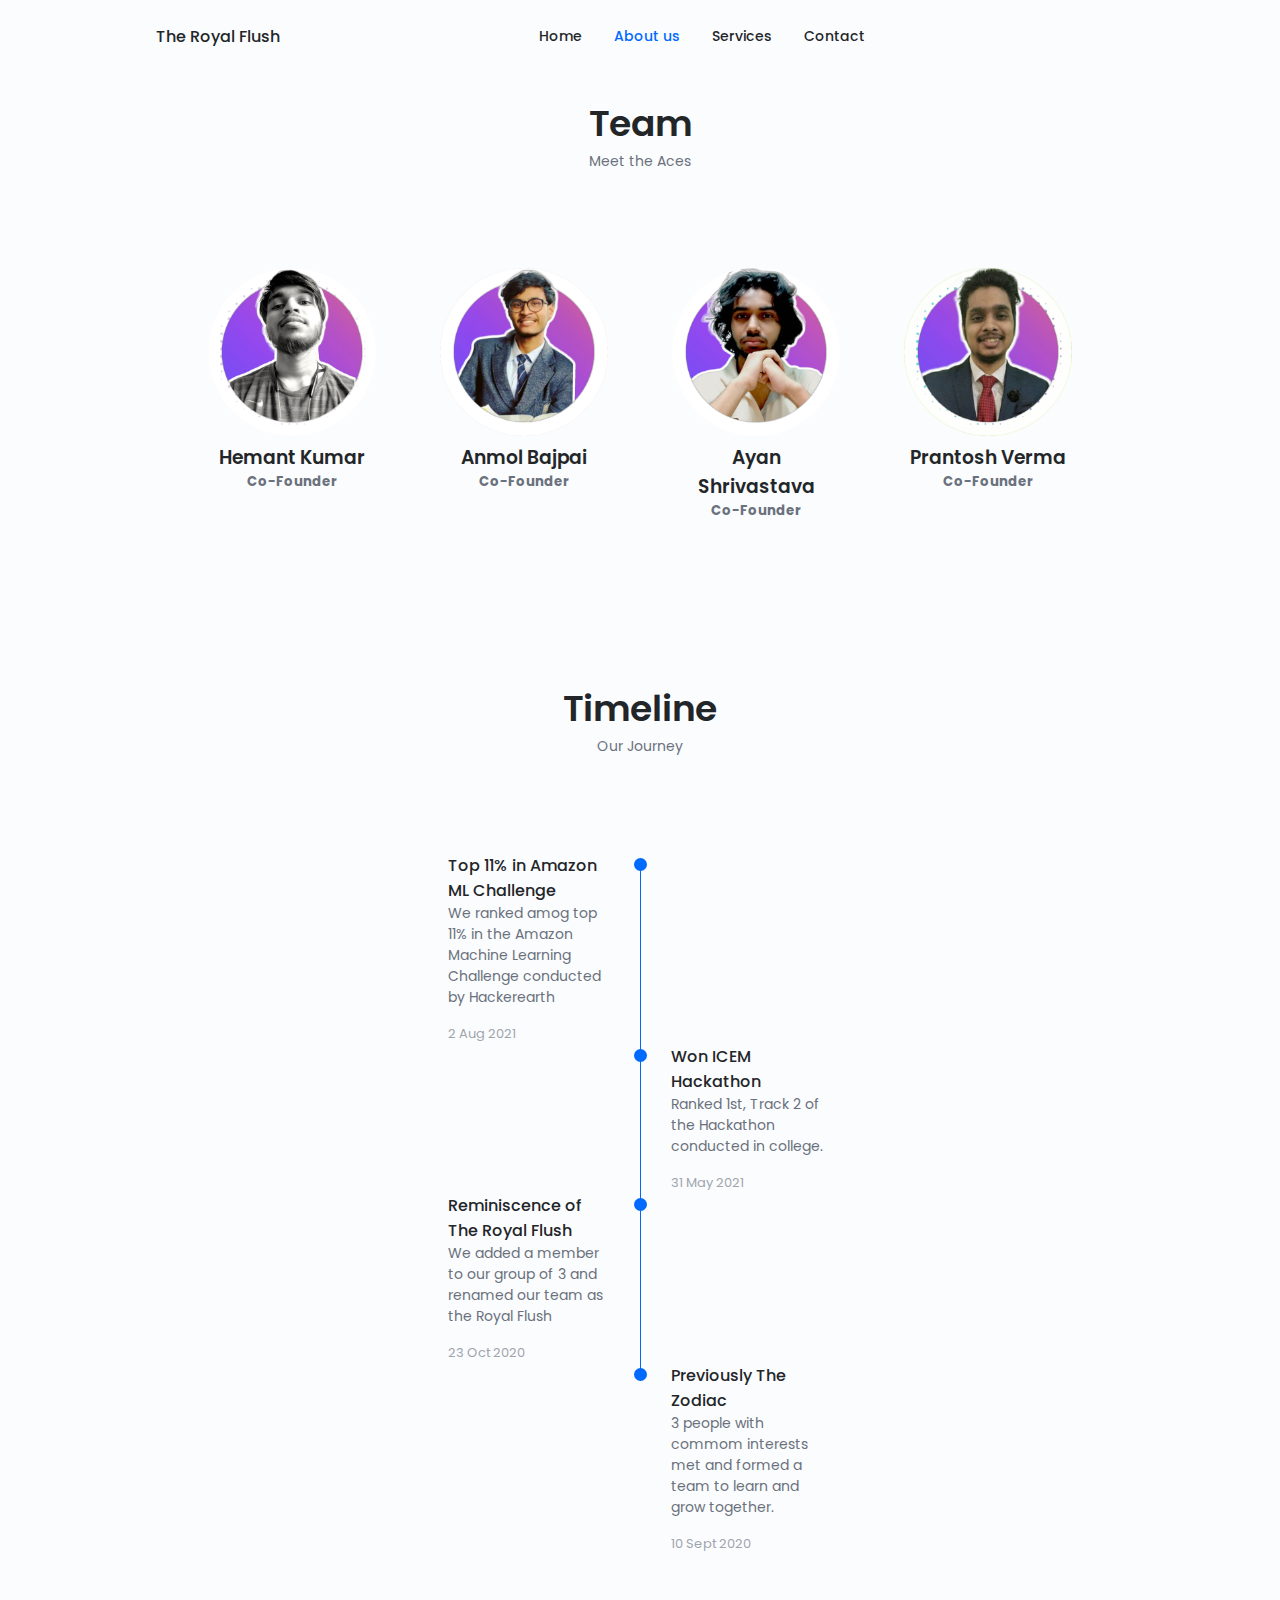
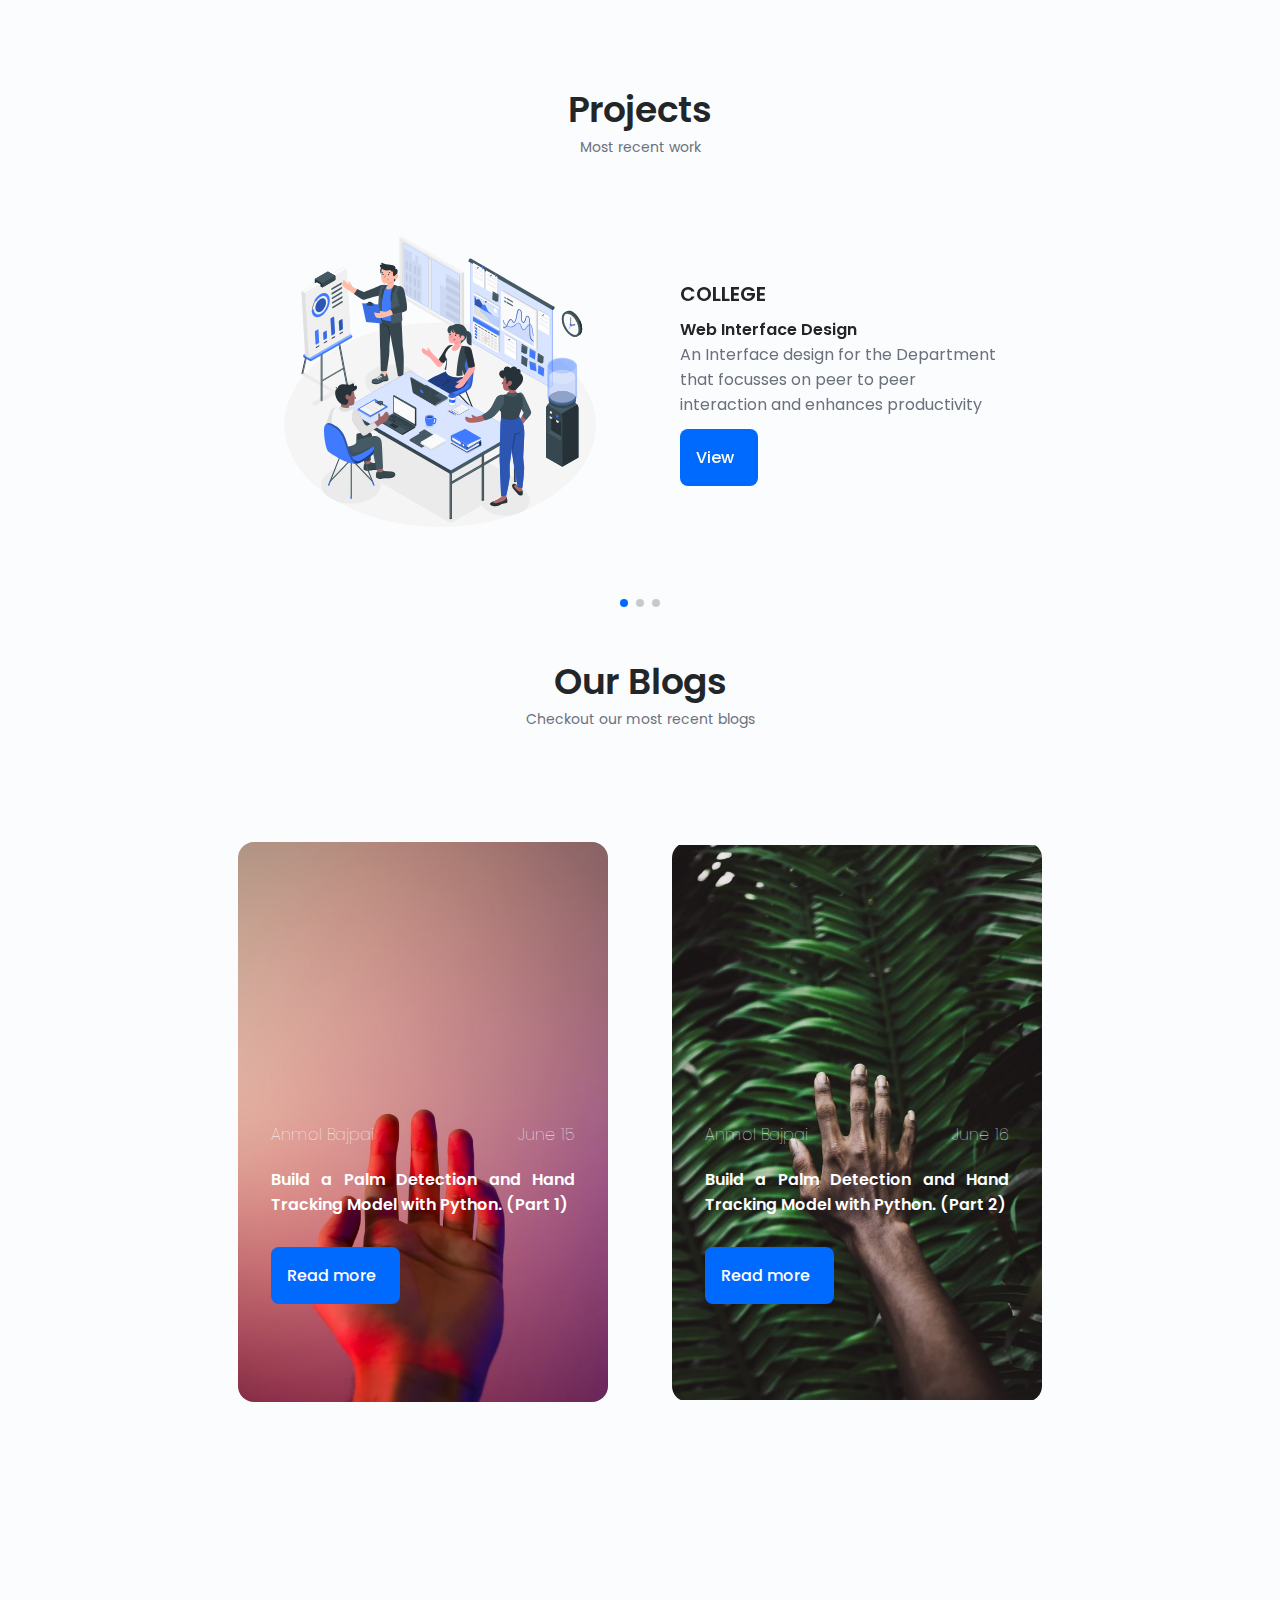
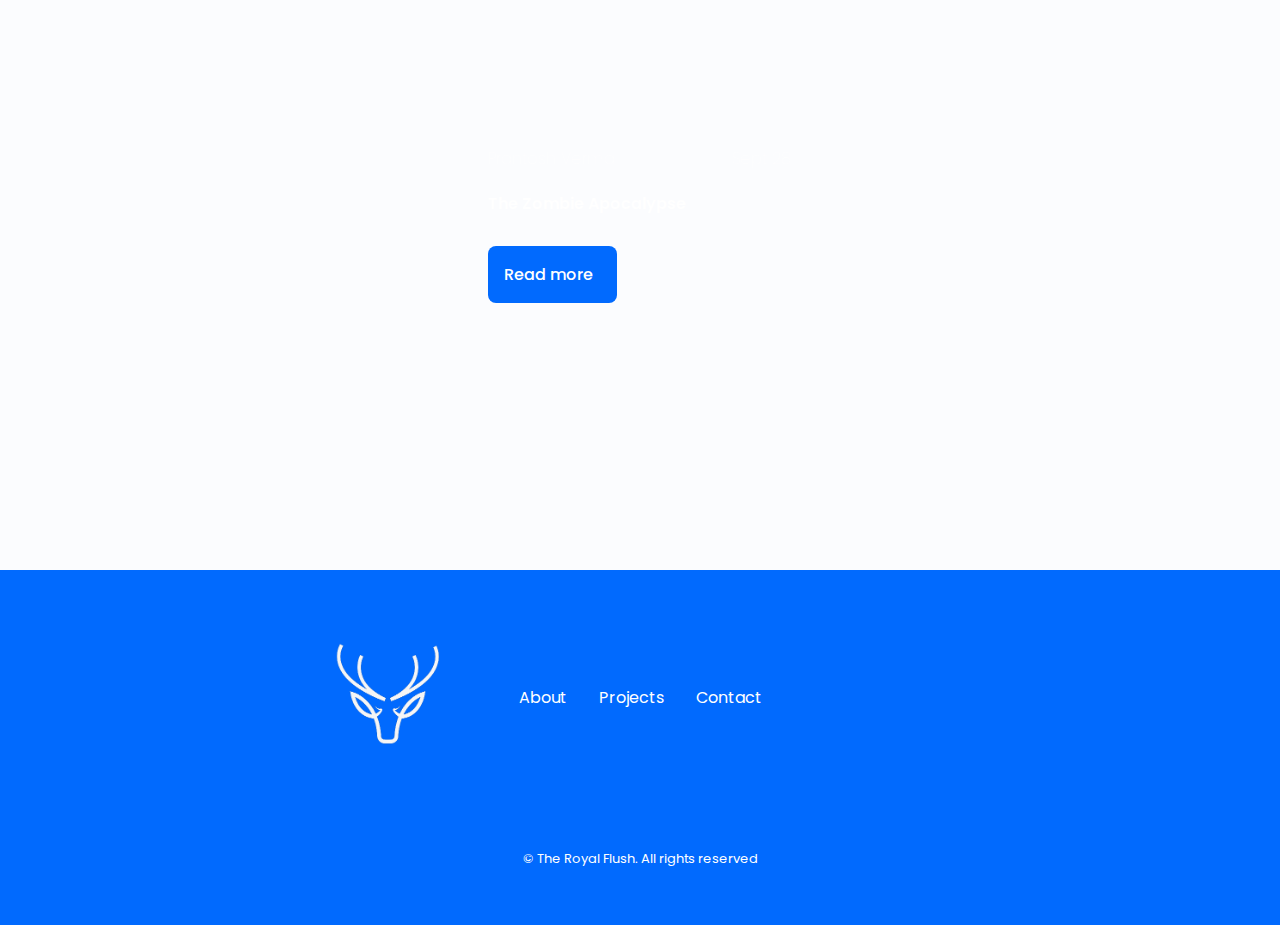
==== about.html @ 3c78bdb9 "update" ====
<!DOCTYPE html>
<html lang="en">

<head>
    <meta name="title" content="The Royal Flush">
    <meta name="description"
        content="Create, learn and grow with the Aces. We build products and services for businesses across India, be it small businesses or big capital enterprises. Check out our work, products, timelines, projects and much more. Get to know the team that makes it all possible and has got you covered all the time. Cheers!">
    <meta name="keywords" content="The Royal Flush,TRF,trf,the royal flush,the-royal-flush,royal flush,Royal Flush">
    <meta name="robots" content="index, follow">
    <meta http-equiv="Content-Type" content="text/html; charset=utf-8">
    <meta name="language" content="English">
    <meta name="revisit-after" content="15 days">
    <meta name="author" content="The Royal Flush">
    <meta name="google-site-verification" content="8JhqvDpADPSS_MOQjnoET1swFvW-BAuAcsAWg-gCK2w" />
    <meta name="google-site-verification" content="nqDnm4PzNp3-8AALxiM0h_BtjsyEbuRk0PijlnA9NUw" />
    <meta name="google-site-verification" content="5-_YBOthNzVObQB3mBcxDw2SwT774ji6VBh20cUBACQ" />
    <meta name="viewport" content="width=device-width, initial-scale=1.0">

    <!--==================== UNICONS ====================-->
    <link rel="stylesheet" href="https://unicons.iconscout.com/release/v4.0.0/css/line.css">

    <!--====================== TYPED JS ====================-->
    <script src="https://cdn.jsdelivr.net/npm/typed.js@2.0.12"></script>

    <!--==================== SWIPER CSS ====================-->
    <link rel="stylesheet" href="CSS/swiper-bundle.min.css">

    <!--==================== CSS ====================-->
    <!--==================== PointerJS ====================-->
    <link href="css/pointerjs.css" rel="stylesheet">
    <link rel="stylesheet" href="test folder/index-1.css">
    <link rel="stylesheet" href="CSS/index.css">


    <!--==================== JQUERY ====================-->
    <script src="https://ajax.googleapis.com/ajax/libs/jquery/3.5.1/jquery.min.js"></script>




    <!--==================== PAGECLIP ====================-->
    <link rel="stylesheet" href="https://s.pageclip.co/v1/pageclip.css" media="screen">

    <!--==================== FAVICON ====================-->
    <link rel="apple-touch-icon" sizes="180x180" href="favicon_io/apple-touch-icon.png">
    <link rel="icon" type="image/png" sizes="32x32" href="favicon_io/favicon-32x32.png">
    <link rel="icon" type="image/png" sizes="16x16" href="favicon_io/favicon-16x16.png">
    <link rel="manifest" href="favicon_io/site.webmanifest">
    <meta name="msapplication-TileColor" content="#da532c">
    <meta name="theme-color" content="#ffffff">

    <!--==================== TITLE ====================-->
    <title>The Royal Flush</title>

</head>
<body>
    <header class="header" id="header">
        <nav class="nav container">
            <a href="#" class="nav__logo">The Royal Flush</a>

            <div class="nav__menu" id="nav-menu">
                <ul class="nav__list grid">
                    <li class="nav__item">
                        <a href="./index.html" class="nav__link">
                            <i class="uil uil-estate nav__icon"></i>
                            <span class="menu__item-name">Home</span>
                        </a>
                    </li>
                    <li class="nav__item">
                        <a href="./index.html/#services" class="nav__link active-link">
                            <i class="uil uil-house-user nav__icon"></i>
                            <span class="menu__item-name"> About us</span>
                        </a>
                    </li>
                    <li class="nav__item">
                        <a href="./index.html" class="nav__link">
                            <i class="uil uil-house-user nav__icon"></i>
                            <span class="menu__item-name"> Services</span>
                        </a>
                    </li>
                    
                    <!-- <li class="nav__item">
                        <a href="#qualification" class="nav__link">
                            <i class="uil uil-scenery nav__icon"></i> Timeline
                        </a>
                    </li> -->
                    <!-- <li class="nav__item">
                        <a href="#portfolio" class="nav__link">
                            <i class="uil uil-notebooks nav__icon"></i>Projects
                        </a>
                    </li> -->
                    <!-- <li class="nav__item">
                        <a href="#blogs" class="nav__link">
                            <i class="uil uil-file-alt nav__icon"></i>Blogs
                        </a>
                    </li> -->
                    <!-- <li class="nav__item">
                        <a href="#team" class="nav__link">
                            <i class="uil uil-users-alt nav__icon"></i>Team
                        </a>
                    </li> -->
                    <li class="nav__item">
                        <a href="index.html" class="nav__link">
                            <i class="uil uil-message nav__icon"></i> Contact
                        </a>
                    </li>
                </ul>
                <i class="uil uil-times nav__close " id="nav-close"></i>
            </div>

            <div class="nav__btns">
                <!-- Theme Change Button -->
                <i class="uil uil-moon change-theme" id="theme-button"></i>

                <div class="nav__toggle" id="nav-toggle">
                    <i class="uil uil-apps"></i>
                </div>
            </div>
        </nav>
    </header>















    <section class="team section" id="team">
        <h1 class="section__title">Team</h1>
        <span class="section__subtitle">Meet the Aces</span>
        <div class="cards">
            <div class="card" onclick="window.location.href=''">
                <img src="img/HEMANT.png" alt="Hemant">
                <div class="overlay">
                    <div class="text">
                        <img src="img/diamond.png" alt="diamond">
                    </div>
                </div>
                <div class="card__details">
                    <h3>Hemant Kumar</h3>
                    <h5>Co-Founder</h5>
                </div>
            </div>

            <div class="card" target="_blank" onclick="window.location.href='https://alfapegasis.github.io/Anmol-Portfolio/'">
                <img src="img/anmol-e.png" alt="anmol">
                <div class="overlay">
                    <div class="text">
                        <img src="img/spade.png" alt="spade">
                    </div>
                </div>
                <div class="card__details">
                    <h3> <span>Anmol</span> <span> Bajpai</span></h3>
                    <h5>Co-Founder</h5>
                </div>
            </div>
            <div class="card" target="_blank" onclick="window.location.href='https://pyansh.github.io/ayan-shrivastava/'">
                <img src="img/ayan.jpg" alt="ayan">
                <div class="overlay">
                    <div class="text">
                        <img src="img/heart.png" alt="heart">
                    </div>
                </div>
                <div class="card__details">
                    <h3>Ayan Shrivastava</h3>
                    <h5>Co-Founder</h5>
                </div>

            </div>
            <div class="card" target="_blank" onclick="window.location.href='https://leo1104.github.io/prantosh_verma/'">
                <img src="img/prantosh.png" alt="prantosh">
                <div class="overlay">
                    <div class="text">
                        <img src="img/clubs.png" alt="clubs">
                    </div>
                </div>
                <div class="card__details">
                    <h3>Prantosh Verma</h3>
                    <h5>Co-Founder</h5>
                </div>
            </div>
        </div>
    </section>




    <section class="qualification section" id="qualification">
        <h2 class="section__title">Timeline</h2>
        <span class="section__subtitle">Our Journey</span>

        <div class="qualification__container container">
            <div class="qualification__tabs">
            </div>
            <div class="qualification__sections">
                <div class="qualification__content">
                    <div class="qualification__data">
                        <div>
                            <h3 class="qualification__title">Top 11% in Amazon ML Challenge</h3>
                            <span class="qualification__subtitle">We ranked amog top 11% in the Amazon Machine
                                Learning Challenge conducted by Hackerearth</span>
                            <div class="qualification__calender">
                                <i class="uil uil-calendar-alt"></i>
                                2 Aug 2021
                            </div>
                        </div>
                        <div>
                            <span class="qualification__rounder"></span>
                            <span class="qualification__line"></span>
                        </div>
                    </div>
                    <div class="qualification__data">
                        <div></div>
                        <div>
                            <span class="qualification__rounder"></span>
                            <span class="qualification__line"></span>
                        </div>

                        <div>
                            <h3 class="qualification__title">Won ICEM Hackathon</h3>
                            <span class="qualification__subtitle">Ranked 1st, Track 2 of the Hackathon conducted in
                                college.</span>
                            <div class="qualification__calender">
                                <i class="uil uil-calendar-alt"></i>
                                31 May 2021
                            </div>
                        </div>

                    </div>
                    <div class="qualification__data">
                        <div>
                            <h3 class="qualification__title">Reminiscence of The Royal Flush</h3>
                            <span class="qualification__subtitle">We added a member to our group of 3 and renamed
                                our team as the Royal Flush</span>
                            <div class="qualification__calender">
                                <i class="uil uil-calendar-alt"></i>
                                23 Oct 2020
                            </div>
                        </div>
                        <div>

                            <span class="qualification__rounder"></span>
                            <span class="qualification__line"></span>

                        </div>
                    </div>
                    <div class="qualification__data">
                        <div></div>
                        <div>
                            <span class="qualification__rounder"></span>

                        </div>

                        <div>
                            <h3 class="qualification__title">Previously The Zodiac</h3>
                            <span class="qualification__subtitle">3 people with commom interests met and formed a
                                team to learn and grow together.</span>
                            <div class="qualification__calender">
                                <i class="uil uil-calendar-alt"></i>
                                10 Sept 2020
                            </div>
                        </div>

                    </div>
                </div>
            </div>
        </div>
    </section>



    <section class="portfolio section" id="portfolio">
        <h2 class="section__title">Projects</h2>
        <span class="section__subtitle">Most recent work</span>

        <div class="portfolio__container container swiper-container">
            <div class="swiper-wrapper">
                <div class="portfolio__content grid swiper-slide">
                    <img src="img/At_the_office-amico.svg" alt="carousal image 1" class="portfolio__img">

                    <div class="portfolio__data">
                        <h3 class="portfolio__title">COLLEGE</h3>
                        <h4>Web Interface Design</h4>
                        <p class="portfolio__description">An Interface design for the Department that focusses on
                            peer to peer interaction and enhances productivity</p>
                        <a href="https://indira-icons.herokuapp.com" rel="noreferrer" target="_blank"
                            class="button button--flex button--small portfolio__button">
                            View
                            <i class="uil uil-arrow-right button__icon"></i>
                        </a>
                    </div>
                </div>

                <div class="portfolio__content grid swiper-slide">
                    <img src="img/At_the_office-cuate.svg" alt="carousal image 2" class="portfolio__img">

                    <div class="portfolio__data">
                        <h3 class="portfolio__title">AMAZON</h3>
                        <h4>Machine Learning</h4>


                        <p class="portfolio__description">Trained and predicted a model using Classifiction and NLP
                            algorithms to a dataset provided by Amazon.</p>
                        <a href="#" target="_blank" rel="noreferrer"
                            class="button button--flex button--small portfolio__button">
                            View
                            <i class="uil uil-arrow-right button__icon"></i>
                        </a>
                    </div>
                </div>

                <div class="portfolio__content grid swiper-slide">
                    <img src="img/At_the_office-bro.svg" alt="carousal image 3" class="portfolio__img">

                    <div class="portfolio__data">
                        <h3 class="portfolio__title">ICEM HACKATHON</h3>
                        <h4>Web UI/UX Design</h4>



                        <p class="portfolio__description">Designed a UI that connects farmers directly with the
                            consumers with effective enhancements and simplistic features.</p>
                        <a href="https://www.figma.com/file/EyEuDUsiMvetEUgR7Zaqag/AgroCare?node-id=38%3A20"
                            target="_blank" rel="noreferrer"
                            class="button button--flex button--small portfolio__button">
                            View
                            <i class="uil uil-arrow-right button__icon"></i>
                        </a>
                    </div>
                </div>



            </div>
            <div class="swiper-button-next">
                <i class="uil uil-angle-right-b swiper-portfolio-icon"></i>
            </div>
            <div class="swiper-button-prev">
                <i class="uil uil-angle-left-b swiper-portfolio-icon"></i>
            </div>

            <div class="swiper-pagination"></div>
        </div>
    </section>


    <h2 id="blogs" class="section__title">Our Blogs</h2>
    <span class="section__subtitle">Checkout our most recent blogs</span>
    <div class="blog-cards">

        <div class="first-card">
            <div class="card-positions">
                <div class="blog-name">
                    <p>Anmol Bajpai</p>
                    <p>June 15</p>
                </div>
                <div class="blog-content">
                    <h4 style="padding-bottom: 10px;">Build a Palm Detection and Hand Tracking Model with Python.
                        (Part 1)</h4>

                </div>
                <a href="https://anmolbajpai2001.medium.com/?p=5e96ee15919f" rel="noreferrer" target="_blank"
                    class="button button--flex button--small portfolio__button">
                    Read more
                    <i class="uil uil-arrow-right button__icon"></i>
                </a>
            </div>
        </div>
        <div class="second-card">
            <div class="card-positions">
                <div class="blog-name">
                    <p>Anmol Bajpai</p>
                    <p>June 16</p>
                </div>
                <div class="blog-content">
                    <h4 style="padding-bottom: 10px;">Build a Palm Detection and Hand Tracking Model with Python.
                        (Part 2)</h4>

                </div>
                <a href="https://anmolbajpai2001.medium.com/?p=1bbe10a81451" rel="noreferrer" target="_blank"
                    class="button button--flex button--small portfolio__button">
                    Read more
                    <i class="uil uil-arrow-right button__icon"></i>
                </a>
            </div>
        </div>
        <div class="third-card">
            <div class="card-positions">
                <div class="blog-name">
                    <p>Prantosh Verma</p>
                    <p>Sept 28</p>
                </div>
                <div class="blog-content">
                    <h4 style="padding-bottom: 10px;">The Zombie Apocalypse</h4>
                </div>
                <a href="https://medium.com/@prantoshv/the-zombie-apocalypse-7f71e2c8b5b4" rel="noreferrer"
                    target="_blank" class="button button--flex button--small portfolio__button">
                    Read more
                    <i class="uil uil-arrow-right button__icon"></i>
                </a>
            </div>
        </div>

    </div>


    <footer class="footer">

        <div class="footer__bg">
            <div class="footer__container container grid">
                <div>
                    <img src="img/footer_logo.png" alt="footer logo">
                </div>

                <ul class="footer__links">
                    <li>
                        <a href="#about" rel="noreferrer" class="footer__link">About</a>
                    </li>
                    <li>
                        <a href="#portfolio" rel="noreferrer" class="footer__link">Projects</a>
                    </li>
                    <li>
                        <a href="#contact" rel="noreferrer" class="footer__link">Contact</a>
                    </li>
                </ul>
                <div class="footer__socials">

                    <a href="https://www.instagram.com/theroyalflushtrf/" class="footer__link footer__social__link"
                        target="_blank">
                        <i class="uil uil-instagram"></i>
                    </a>
                    <a href="https://twitter.com/royalflushTRF" class="footer__link footer__social__link"
                        target="_blank">
                        <i class="uil uil-twitter-alt"></i>
                    </a>
                    <a href="https://discord.gg/GBUQvrsn" class="footer__link footer__social__link" target="_blank">
                        <i class="uil uil-discord"></i>
                    </a>

                </div>
            </div>
            <p class="footer__copy">&#169; The Royal Flush. All rights reserved</p>
        </div>
    </footer>


    <script src="JS/swiper-bundle.min.js"></script>
    <!--==================== TYPED JS =====================-->
    <script src="JS/type.js"></script>
    <script>
        var typed = new Typed('.type', {
            strings: ['Web Design', 'Machine Learning', 'Data Science', 'Full Stack'],
            typeSpeed: 70,
            backSpeed: 50,
            startDelay: 0,
            backDelay: 2000,
            loop: true,
            showCursor: false
        });
    </script>
    <!--==================== MAIN JS ====================-->
    <script src="JS/main.js"></script>


    <!--==================== PRELOADER ====================-->
    <script>
        if (document.readyState = "complete") {


            $(document).ready(function () {

                //Preloader
                preloaderFadeOutTime = 40;
                // delay(1);
                function hidePreloader() {
                    var preloader = $('.spinner-wrapper');

                    preloader.fadeOut(preloaderFadeOutTime);
                }
                hidePreloader();
            });
        }
    </script>
    <script src="js/pointer.js"></script>
    <script>
        init_pointer({
            pointerColor: "#fff",
            ringSize: 15,
            ringClickSize: 10
        })

    </script>
    <!--==================== PAGECLIP ====================-->
    <script src="https://s.pageclip.co/v1/pageclip.js" charset="utf-8"></script>

    <!--==================== RECAPTCHA ====================-->
    <script src="https://www.google.com/recaptcha/api.js"></script>

    <script>
        function onSubmit(token) {
            document.getElementById("recaptcha_form").submit();
        }
    </script>



</body>
    
</html>
---- test folder/index-1.css ----
#blogs{
    padding-top: 5rem;
    
}
.blog-cards{
    display: flex;
    margin: 5rem 3rem;
    flex-direction: row;
    flex-wrap: wrap;
    justify-content: center;
    align-items: center;
}
.first-card {
    background: url(../img/hand-tracking-1.jpeg);
    background-position: center;
    background-repeat: no-repeat;
    background-size: 100%;
    border-radius: 16px;
    height: 35rem;
    width: 370px;
    padding: 33px;
    margin: 2rem;
    
   
}
.first-card:hover{
    background-size:120% ;
    transition: 3s;
}
.card-positions{
    position: relative;
    top: 50%;
}
.blog-name{
    display: flex;
    justify-content: space-between;
    color: white;
    font-weight: lighter;
}
.blog-content{
    padding: 20px 0 20px 0;
    color: white;
    text-align: justify;
}
.blog-content h4{
    color: white;
}
.second-card{
    background: url(../img/hand-tracking-2.jpeg);
    background-position: center;
    background-repeat: no-repeat;
    background-size: 100%;
    border-radius: 16px;
    height: 35rem;
    width: 370px;
    padding: 33px;
    margin: 2rem;
   
}
.second-card:hover{
    background-size:120% ;
    transition: 3s;
}
.third-card{
    background: url(https://images.unsplash.com/photo-1553197661-485e7380b810?ixid=MnwxMjA3fDB8MHxzZWFyY2h8OXx8em9tYmllfGVufDB8MXwwfHw%3D&ixlib=rb-1.2.1&auto=format&fit=crop&w=500&q=60);
    /* background-position: center; */
    background-repeat: no-repeat;
    background-size:100%;
    border-radius: 16px;
    height: 35rem;
    width: 370px;
    padding: 33px;
    margin: 2rem;
}
.third-card:hover{
    background-size:110%;
    transition: 3s;
}
@media screen and (max-width:555px) {
    .blog-cards{
        margin: 1rem 0;
    }
}
---- CSS/index.css ----
/*==================== GOOGLE FONTS ====================*/
@import url("https://fonts.googleapis.com/css2?family=Poppins:wght@400;500;600&display=swap");

/*==================== VARIABLES CSS ====================*/
:root {
  --header-height: 3rem;

  /*========== Colors ==========*/
  /* Change favorite color */
  --hue-color: 215; /*Purple 250 - Green 142 - Blue 230 - Pink 340*/

  /* HSL color mode */
  --first-color: hsl(var(--hue-color), 99%, 50%);
  --first-color-second: hsl(var(--hue-color), 69%, 61%);
  --first-color-alt: hsl(var(--hue-color), 57%, 53%);
  --first-color-lighter: hsl(var(--hue-color), 92%, 85%);
  --title-color: hsl(var(--hue-color), 8%, 15%);
  --text-color: hsl(var(--hue-color), 8%, 45%);
  --text-color-light: hsl(var(--hue-color), 8%, 65%);
  --input-color: hsl(var(--hue-color), 70%, 96%);
  --body-color: hsl(var(--hue-color), 60%, 99%);
  --container-color: #fff;
  --scroll-bar-color: hsl(var(--hue-color), 12%, 90%);
  --scroll-thumb-color: hsl(var(--hue-color), 12%, 80%);

  /*========== Font and typography ==========*/
  --body-font: "Poppins", sans-serif;

  /* .5rem = 8px, 1rem = 16px, 1.5rem = 24px ... */
  --big-font-size: 2rem;
  --h1-font-size: 1.5rem;
  --h2-font-size: 1.25;
  --h3-font-size: 1.125;
  --normal-font-size: 0.938rem;
  --small-font-size: 0.813rem;
  --smaller-font-size: 0.75rem;

  /*========== Font weight ==========*/
  --font-medium: 500;
  --font-semi-bold: 600;

  /*========== Margenes Bottom ==========*/
  /* .25rem = 4px, .5rem = 8px, .75rem = 12px ... */
  --mb-0-25: 0.25rem;
  --mb-0-5: 0.5rem;
  --mb-0-75: 0.75rem;
  --mb-1: 1rem;
  --mb-1-5: 1.5rem;
  --mb-2: 2rem;
  --mb-2-5: 2.5rem;
  --mb-3: 3rem;

  /*========== z index ==========*/
  --z-tooltip: 10;
  --z-fixed: 100;
  --z-modal: 1000;
}

/* Font size for large devices */
@media screen and (min-width: 968px) {
  :root {
    --big-font-size: 3rem;
    --h1-font-size: 2.25rem;
    --h2-font-size: 1.5rem;
    --h3-font-size: 1.25rem;
    --normal-font-size: 1rem;
    --small-font-size: 0.875rem;
    --smaller-font-size: 0.813rem;
  }
}

/*========== Variables Dark theme ==========*/
body.dark-theme {
  --first-color-second: hsl(var(--hue-color), 30%, 8%);
  --title-color: hsl(var(--hue-color), 8%, 95%);
  --text-color: hsl(var(--hue-color), 8%, 75%);
  --input-color: hsl(var(--hue-color), 29%, 16%);
  --body-color: hsl(var(--hue-color), 28%, 12%);
  --container-color: hsl(var(--hue-color), 29%, 16%);
  --scroll-bar-color: hsl(var(--hue-color), 12%, 48%);
  --scroll-thumb-color: hsl(var(--hue-color), 12%, 36%);
}

/*========== Button Dark/Light ==========*/
.nav__btns {
  display: flex;
  align-items: center;
}
.change-theme {
  font-size: 1.25rem;
  color: var(--title-color);
  margin-right: var(--mb-1);
  cursor: pointer;
}
.change-theme:hover {
  color: var(--first-color);
}

/*========== PRELOADER ==========*/
.spinner-wrapper {
  position: fixed;
  top: 0;
  left: 0;
  right: 0;
  bottom: 0;
  background-color: #fff;
  z-index: 999999;
  }
  .spinner {
    width: 40px;
    height: 40px;
    background-color: #2d6ae3;
    position: absolute;
    top: 48%;
    left: 48%;
    /* margin: 100px auto; */
    -webkit-animation: sk-rotateplane 1.2s infinite ease-in-out;
    animation: sk-rotateplane 1.2s infinite ease-in-out;
  }
  
  @-webkit-keyframes sk-rotateplane {
    0% { -webkit-transform: perspective(120px) }
    50% { -webkit-transform: perspective(120px) rotateY(180deg) }
    100% { -webkit-transform: perspective(120px) rotateY(180deg)  rotateX(180deg) }
  }
  
  @keyframes sk-rotateplane {
    0% { 
      transform: perspective(120px) rotateX(0deg) rotateY(0deg);
      -webkit-transform: perspective(120px) rotateX(0deg) rotateY(0deg) 
    } 50% { 
      transform: perspective(120px) rotateX(-180.1deg) rotateY(0deg);
      -webkit-transform: perspective(120px) rotateX(-180.1deg) rotateY(0deg) 
    } 100% { 
      transform: perspective(120px) rotateX(-180deg) rotateY(-179.9deg);
      -webkit-transform: perspective(120px) rotateX(-180deg) rotateY(-179.9deg);
    }
  }


/*==================== BASE ====================*/
* {
  box-sizing: border-box;
  padding: 0;
  margin: 0;
}
html {
  scroll-behavior: smooth;
}

body {
  margin: 0 0 var(--header-height) 0;
  font-family: var(--body-font);
  font-size: var(--normal-font-size);
  background-color: var(--body-color);
  color: var(--text-color);
}

h1,
h2,
h3,
h4 {
  color: var(--title-color);
  font-weight: var(--font-semi-bold);
}

ul {
  list-style: none;
}

a {
  text-decoration: none;
}

img {
  max-width: 100%;
  height: auto;
}
/*==================== REUSABLE CSS CLASSES ====================*/
.section {
  padding: 2rem 0 4rem;
}
.section__title {
  font-size: var(--h1-font-size);
}
.section__subtitle {
  display: block;
  font-size: var(--small-font-size);
  margin-bottom: var(--mb-3);
}
.section__title,
.section__subtitle {
  text-align: center;
}
/*==================== LAYOUT ====================*/
.container {
  max-width: 768px;
  margin-left: var(--mb-1-5);
  margin-right: var(--mb-1-5);
}
.grid {
  display: grid;
  gap: 1.5rem;
}
.header {
  width: 100%;
  position: fixed;
  bottom: 0;
  left: 0;
  z-index: var(--z-fixed);
  background-color: var(--body-color);
}
/*==================== NAV ====================*/
.nav {
  max-width: 968px;
  height: var(--header-height);
  display: flex;
  justify-content: space-between;
  align-items: center;
}
.nav__logo,
.nav__toggle {
  color: var(--title-color);
  font-weight: var(--font-medium);
}

.nav__logo:hover {
  color: var(--first-color);
}
.nav__toggle {
  font-size: 1.1rem;
  cursor: pointer;
}
.nav__toggle:hover {
  color: var(--first-color);
}
ul li a {
  position: relative;
}
ul li a::after {
  position: absolute;
  content: "";
  width: 100%;
  height: 3px;
  top: 100%;
  left: 0;
  background: #2d6ae3;
  transition: transform 0.5s;
  transform: scaleX(0);
  transform-origin: right;
}
ul li a:hover {
  color: #95a5a6;
}
ul li a:hover::after {
  transform: scaleX(1);
  transform-origin: left;
}
span.typed-cursor {
  animation: blink 0.7s infinite;
}

@keyframes blink {
  0%,
  100% {
    opacity: 1;
  }
  50% {
    opacity: 0;
  }
}
@media screen and (max-width: 767px) {
  .nav__menu {
    position: fixed;
    bottom: -100%;
    left: 0;
    width: 100%;
    background-color: var(--body-color);
    padding: 2rem 1.5rem 4rem;
    box-shadow: 0 -1px 4px rgba(0, 0, 0, 0.15);
    border-radius: 1rem 1.5rem 0 0;
    transition: 0.3s;
  }
}

.nav__list {
  grid-template-columns: repeat(3, 1fr);
  gap: 2rem;
}

.nav__link {
  display: flex;
  flex-direction: column;
  align-items: center;
  font-size: var(--small-font-size);
  color: var(--title-color);
  font-weight: var(--font-medium);
}

.nav__link:hover {
  color: var(--first-color);
}

.nav__icon {
  font-size: 1.2rem;
}
.nav__close {
  position: absolute;
  right: 1.3rem;
  bottom: 0.5rem;
  font-size: 1.5rem;
  cursor: pointer;
  color: var(--first-color);
}

.nav__close:hover {
  color: var(--first-color-alt);
}
/* show menu */
.show-menu {
  bottom: 0;
}

/* Active link */
.active-link {
  color: var(--first-color);
}

/* Change background header */
.scroll-header {
  box-shadow: 0 -1px 4px rgba(0, 0, 0, 0.15);
}

/*==================== HOME ====================*/
.home__container {
  gap: 1rem;
}
.home__content {
  grid-template-columns: 0.5fr 3fr;
  padding-top: 3.5rem;
  align-items: center;
}
.home__social {
  display: grid;
  grid-template-columns: max-content;
  row-gap: 1rem;
}

.home__social-icon {
  font-size: 1.25rem;
  color: var(--first-color);
}
.home__social-icon:hover {
  color: var(--first-color-alt);
}

.home__blob {
  width: 200px;
  fill: var(--first-color);
}

.home__blob-img {
  width: 170px;
}

.home__data {
  grid-column: 1/3;
}

.home__title {
  font-size: var(--big-font-size);
  background: linear-gradient(
    180deg,
    rgba(45, 124, 226, 0.46) 0%,
    #1f00e0 100%
  );
  background-size: contain;
  -webkit-background-clip: text;
  color: transparent;
}
.home__subtitle {
  font-size: var(--h3-font-size);
  color: var(--text-color);
  font-weight: var(--font-medium);
  margin-bottom: var(--mb-0-75);
}

.home__description {
  margin-bottom: var(--mb-2);
}

.home__scroll {
  display: none;
}
.home__scroll-button {
  color: var(--first-color);
  transition: 0.3s;
}
.home__scroll-button:hover {
  transform: translateY(0.25rem);
}

.home__scroll-mouse {
  font-size: 2rem;
}
.home__scroll-name {
  font-size: var(--small-font-size);
  color: var(--title-color);
  font-weight: var(--font-medium);
  margin-right: var(--mb-0-25);
}

.home__scroll-arrow {
  font-size: 1.25rem;
}
.services{
  padding: 5rem 0;
}
.service-cards{
  display: flex;
  justify-content: center;
  flex-wrap: wrap;
}
.scard{
  display: flex;
  justify-content: space-between;
  flex-direction: column;
  align-items: center;
  padding: 1rem;
  height: fit-content;
  width: 20rem;
  margin: 2rem;
  background: #016afe2e;
  border-radius: 4px;

}
.service-button{
  padding: 1rem;
  background: #2d6ae3;
  color: white;
  border-radius: 10px;
  border:none;
}
.pad{
  padding:1rem 0;
  text-align: center;
}
.scard img{
  width: 50%;
  
}

.scard p{
  text-align: center;
}

/*==================== BUTTONS ====================*/
.button {
  display: inline-block;
  background-color: var(--first-color);
  color: #fff;
  padding: 1rem;
  border-radius: 0.5rem;
  font-weight: var(--font-medium);
}

.button:hover {
  background-color: var(--first-color-alt);
}
.button__icon {
  font-size: 1.25rem;
  margin-left: var(--mb-0-5);
  transition: 0.3s;
}

.button--white {
  background-color: #fff;
  color: var(--first-color);
}
.button--white:hover {
  background-color: #fff;
}
.button--flex {
  display: inline-flex;
  align-items: center;
}
/*==================== ABOUT ====================*/
.about__img {
  width: 200px;
  border-radius: 0.5rem;
  justify-self: center;
  align-self: center;
}
.about__description {
  text-align: center;
  margin-bottom: var(--mb-2-5);
}

.about__info {
  display: flex;
  justify-content: space-evenly;
  margin-bottom: var(--mb-2-5);
}

.about__info-title {
  font-size: var(--h2-font-size);
  font-weight: var(--font-semi-bold);
  color: var(--title-color);
}

.about__info-name {
  font-size: var(--smaller-font-size);
}

.about__info-title,
.about__info-name {
  display: block;
  text-align: center;
}

.about__buttons {
  display: flex;
  justify-content: center;
}

/*==================== SKILLS ====================*/
.skills__container {
  row-gap: 0;
}

.skills__header {
  display: flex;
  align-items: center;
  margin-bottom: var(--mb-2-5);
  cursor: pointer;
}

.skills__icon,
.skills__arrow {
  font-size: 2rem;
  color: var(--first-color);
}

.skills__icon {
  margin-right: var(--mb-0-75);
}

.skills__title {
  font-size: var(--h3-font-size);
}

.skills__subtitle {
  font-size: var(--small-font-size);
  color: var(--text-color-light);
}

.skills__arrow {
  margin-left: auto;
  transition: 0.4s;
}

.skills__list {
  row-gap: 1.5rem;
  padding-left: 2.7rem;
}

.skills__titles {
  display: flex;
  justify-content: space-between;
  margin-bottom: var(--mb-0-5);
}

.skills__name {
  font-size: var(--normal-font-size);
  font-weight: var(--font-medium);
}

.skills__bar,
.skills__percentage {
  height: 5px;
  border-radius: 0.25rem;
}

.skills__bar {
  background-color: var(--first-color-lighter);
}
.skills__percentage {
  display: block;
  background-color: var(--first-color);
}
.skills__regression {
  width: 70%;
}
.skills__classification {
  width: 20%;
}
.skills__supervised {
  width: 20%;
}
.skills__numpy {
  width: 70%;
}
.skills__pandas {
  width: 80%;
}
.skills__matplotlib {
  width: 70%;
}
.skills__seaborn {
  width: 75%;
}
.skills__figma {
  width: 60%;
}
.skills__sketch {
  width: 10%;
}
.skills__stock {
  width: 100%;
}
.skills__techany {
  width: 60%;
}
.skills__funany {
  width: 90%;
}
.skills__riskman {
  width: 65%;
}

.skills__close .skills__list {
  height: 0;
  overflow: hidden;
}
.skills__open .skills__list {
  height: max-content;
  margin-bottom: var(--mb-2-5);
}
.skills__open .skills__arrow {
  transform: rotate(-180deg);
}
/*==================== QUALIFICATION ====================*/
.qualification__tabs {
  display: flex;
  justify-content: space-evenly;
  margin-bottom: var(--mb-2);
}
.qualification__button {
  font-size: var(--h3-font-size);
  font-weight: var(--font-medium);
  cursor: pointer;
}
.qualification__button:hover {
  color: var(--first-color);
}
.qualification__icon {
  font-size: 1.8rem;
  margin-right: var(--mb-0-25);
}
.qualification__data {
  display: grid;
  grid-template-columns: 1fr max-content 1fr;
  column-gap: 1.5rem;
}
.qualification__title {
  font-size: var(--normal-font-size);
  font-weight: var(--font-medium);
}
.qualification__subtitle {
  display: inline-block;
  font-size: var(--small-font-size);
  margin-bottom: var(--mb-1);
}
.qualification__calender {
  font-size: var(--smaller-font-size);
  color: var(--text-color-light);
}

.qualification__rounder {
  display: inline-block;
  width: 13px;
  height: 13px;
  background-color: var(--first-color);
  border-radius: 50%;
}

.qualification__line {
  display: block;
  width: 1px;
  height: 100%;
  background-color: var(--first-color);
  transform: translate(6px, -7px);
}
/*==================== SERVICES ====================*/

/* Active Modal */

/*==================== PORTFOLIO ====================*/
.portfolio__container {
  overflow: initial;
}
.portfolio__content {
  padding: 0 1.5rem;
}

.portfolio__img {
  width: 265px;
  border-radius: 0.5rem;
  justify-self: center;
}
.portfolio__title {
  font-size: var(--h3-font-size);
  margin-bottom: var(--mb-0-5);
}
.portfolio__description {
  margin-bottom: var(--mb-0-75);
}
.portfolio__button:hover .button__icon {
  transform: translateX(0.25rem);
}

.swiper-button-prev::after,
.swiper-button-next::after {
  content: "";
}
.swiper-portfolio-icon {
  font-size: 2rem;
  color: var(--first-color);
}
.swiper-button-prev {
  left: -0.5rem;
}
.swiper-button-next {
  right: -0.5rem;
}
.swiper-container-horizontal > .swiper-pagination-bullets {
  bottom: -2.5rem;
}
.swiper-pagination-bullet-active {
  background-color: var(--first-color);
}
.swiper-button-prev,
.swiper-button-next,
.swiper-pagination-bullets {
  outline: none;
}
/*==================== PROJECT IN MIND ====================*/
.project {
  text-align: center;
}
.project__bg {
  background-color: var(--first-color);
  padding-top: 3rem;
}

.project__title {
  font-size: var(--h2-font-size);
  margin-bottom: var(--mb-0-75);
}
.project__description {
  margin-bottom: var(--mb-1-5);
}
.project__title,
.project__description {
  color: #fff;
}
.project__img {
  width: 232px;
  justify-self: center;
}

/*==================== CONTACT ME ====================*/
.contact__container {
  row-gap: 3rem;
}
.contact__information {
  display: flex;
  margin-bottom: var(--mb-2);
}

.contact__icon {
  font-size: 2rem;
  color: var(--first-color);
  margin-right: var(--mb-0-75);
}
.contact__title {
  font-size: var(--h3-font-size);
  font-weight: var(--font-medium);
}
.contact__subtitle {
  font-size: var(--small-font-size);
  color: var(--text-color-light);
}
.contact__content {
  background-color: var(--input-color);
  border-radius: 0.5rem;
  padding: 0.75rem 1rem 0.25rem;
}
.contact__label {
  font-size: var(--smaller-font-size);
  color: var(--title-color);
}
.contact__input {
  width: 100%;
  background-color: var(--input-color);
  color: var(--text-color);
  font-family: var(--body-color);
  font-size: var(--normal-font-size);
  border: none;
  outline: none;
  padding: 0.25rem 0.5rem 0.5rem 0;
}
.submit__button {
  width:150px;
  border: none;
}
/*==================== FOOTER ====================*/
.footer {
  padding-top: 2rem;
}
.footer__container {
  row-gap: 3.5rem;
  align-items: center;
}
.footer__bg {
  background-color: var(--first-color);
  padding: 2rem 0 3rem;
}
.footer__title {
  font-size: var(--h1-font-size);
  margin-bottom: var(--mb-0-25);
}
.footer__subtitle {
  font-size: var(--small-font-size);
}

.footer__links {
  display: flex;
  flex-direction: column;
  row-gap: 1.5rem;
}
.footer__link:hover {
  color: var(--first-color-lighter);
}
.footer__socials {
  font-size: 1.25rem;
  margin-right: var(--mb-1-5);
}
.footer__socials:hover {
  color: var(--first-color-lighter);
}
.footer__copy {
  font-size: var(--smaller-font-size);
  text-align: center;
  color: #fff;
  margin-top: var(--mb-3);
}
.footer__title,
.footer__subtitle,
.footer__link,
.footer__socials {
  color: #fff;
}
/*========== SCROLL UP ==========*/
.scrollup {
  position: fixed;
  right: 1rem;
  bottom: -20%;
  background-color: var(--first-color);
  opacity: 0.8;
  padding: 0 0.3rem;
  border-radius: 0.4rem;
  z-index: var(--z-tooltip);
  transition: 0.4s;
}

.scrollup:hover {
  background-color: var(--first-color);
}
.scrollup__icon {
  font-size: 1.5rem;
  color: #fff;
}
/* Show scroll */
.show-scroll {
  bottom: 5rem;
}

/*========== SCROLL BAR ==========*/

::-webkit-scrollbar {
  width: 0.6rem;
  background-color: var(--scroll-bar-color);
  border-radius: 0.5rem;
}

::-webkit-scrollbar-thumb {
  background-color: var(--scroll-thumb-color);
  border-radius: 0.5rem;
}
::-webkit-scrollbar-thumb:hover {
  background-color: var(--text-color-light);
}
/*==================== MEDIA QUERIES ====================*/
/* For small devices */
@media screen and (max-width: 350px) {
  .container {
    margin-left: var(--mb-1);
    margin-right: var(--mb-1);
  }
  .nav__menu {
    padding: 2rem 0.25rem 4rem;
  }
  .nav__list {
    column-gap: 0;
  }
  .home__content {
    grid-template-columns: 0.25fr 3fr;
  }
  .home__blob {
    width: 180px;
  }
  .skills__title {
    font-size: var(--normal-font-size);
  }
  .qualification__data {
    gap: 0.5rem;
  }
  .project__img {
    width: 200px;
  }
}

/* For medium devices */
@media screen and (min-width: 568px) {
  .home__content {
    grid-template-columns: max-content 1fr 1fr;
  }
  .home__data {
    grid-column: initial;
  }
  .home__img {
    order: 1;
    justify-self: center;
  }
  .about__container,
  .skills__container,
  .portfolio__content,
  .project__container,
  .contact__container,
  .footer__container {
    grid-template-columns: repeat(2, 1fr);
  }
  .qualification__sections {
    display: grid;
    grid-template-columns: 0.6fr;
    justify-content: center;
  }
}

@media screen and (min-width: 768px) {
  .container {
    margin-left: auto;
    margin-right: auto;
  }
  body {
    margin: 0;
  }
  .section {
    padding: 6rem 0 2rem;
  }
  .section__subtitle {
    margin-bottom: 4rem;
  }
  .header {
    top: 0;
    bottom: initial;
  }
  .header,
  .main,
  .footer__container {
    padding: 0 1rem;
  }
  .nav {
    height: calc(var(--header-height)+ 1.5rem);
    column-gap: 1rem;
  }
  .nav__icon,
  .nav__close,
  .nav__toggle {
    display: none;
  }
  .nav__list {
    display: flex;
    column-gap: 2rem;
  }
  .nav__menu {
    /* margin-left: auto; */
  }
  .change-theme {
    margin: 0;
  }
  .home__container {
    row-gap: 5rem;
  }
  .home__content {
    padding-top: 5.5rem;
    column-gap: 2rem;
  }
  .home__blob {
    width: 270px;
  }
  .home__scroll {
    display: block;
  }
  .home__scroll-button {
    margin-left: 3rem;
  }
  .about__container {
    column-gap: 5rem;
  }
  .about__img {
    width: 350px;
  }
  .about__description {
    text-align: initial;
  }
  .about__info {
    justify-content: space-between;
  }
  .about__buttons {
    justify-content: initial;
  }
  .qualification__tabs {
    justify-content: center;
  }
  .qualification__button {
    margin: 0 var(--mb-1);
  }
  .qualification__sections {
    grid-template-columns: 0.5fr;
  }
  .portfolio__img {
    width: 320px;
  }
  .portfolio__content {
    align-items: center;
  }
  .project {
    text-align: initial;
  }
  .project__bg {
    background: none;
  }
  .project__container {
    background-color: var(--first-color);
    border-radius: 1rem;
    padding: 3rem 2.5rem 0;
    grid-template-columns: 1fr max-content;
    column-gap: 3rem;
  }
  .project__data {
    padding-top: 0.8rem;
  }
  .footer__container {
    grid-template-columns: repeat(3, 1fr);
  }
  .footer__bg {
    padding: 3rem 0 3.5rem;
  }
  .footer__links {
    flex-direction: row;
    column-gap: 2rem;
  }
  .footer__socials {
    justify-self: flex-end;
  }
  .footer__copy {
    margin-top: 4.5rem;
  }
}

/* For large devices */
@media screen and (min-width: 1024px) {
  .header,
  .main,
  .footer__container {
    padding: 1.5rem;
  }
  .home__title {
    font-size: 2.9rem;
  }
  .home__blob {
    width: 320px;
  }
  .home__social {
    transform: translateX(-6rem);
  }
  .portfolio__content {
    column-gap: 5rem;
  }
  .swiper-portfolio-icon {
    font-size: 3.5rem;
  }
  .swiper-button-prev {
    left: -3.5rem;
  }
  .swiper-button-next {
    right: -3.5rem;
  }
  .swiper-container-horizontal > .swiper-pagination-bullets {
    bottom: -4.5rem;
  }
  .contact__form {
    width: 460px;
  }
  .contact__inputs {
    grid-template-columns: repeat(2, 1fr);
  }
  .footer__social__link {
    margin-right: 1rem;
  }
}
/* =====================team=========================== */
.card__details{
  text-align: center;
}
.cards{
  display: flex;
  margin: 0 11rem;
}
.card{
  margin: 2rem;
  cursor: pointer;
  position: relative;
}
.overlay {
  position: absolute;
  top: 0;
  bottom: 0;
  left: 0;
  right: 0;
  border-radius: 50%;
  height: 75%;
  width: 100%;
  opacity: 0;
  transition: .5s ease;
  background-color: rgba(255,255,255, 0.5);
}

.card:hover .overlay {
  opacity: 1;
}

.showcase{
  /* height: 100vh; */
  margin-top:5rem ;
}
.showcase__body{
  display: flex;
  flex-wrap: wrap;
  flex-direction: column;
  width: 100%;
}
.showcase__card{
  width: 80%;
  margin: 5rem auto;
  height: 500px;
  display: flex;
  flex-direction: column;
  background: url(../img/spring_field.png);
  background: url(../img/springfield_beta.jpg);
  border-radius: 8px;
  align-items: flex-start;
  justify-content: center;
  background-size: 100%;
  transition: 2s;
  background-repeat: no-repeat;
  background-position: center;
  box-shadow: rgba(149, 157, 165, 0.2) 0px 8px 24px;
  transition-delay: 5s ;
  transition: 0s background;
}

.showcase__card2{
  background: url(../img/slance.png);
  width: 80%;
  margin: 5rem auto;
  height: 500px;
  display: flex;
  flex-direction: column;
  /* background: url(../img/spring_field.png); */
  border-radius: 8px;
  align-items: flex-start;
  justify-content: center;
  background-size: 114%;
  transition: 2s;
  background-repeat: no-repeat;
  background-position: center;
  /* background-size: cover; */
  box-shadow: rgba(149, 157, 165, 0.2) 0px 8px 24px;
  transition-delay: 5s ;
  transition: 0s background;
}
.showcase__content{
  max-width: 55%;
  margin-left: 3rem;
}
.showcase__button ul{
  display: flex;
  margin-top: 2rem;
}
.showcase__button ul li{
  margin-right:1rem;
  background: white;
  padding: 0.5rem;
  border-radius: 4px;
  color:black;
}
.showcase__card:hover{
  background-size: 110%;
  transition: 3s;
}
.showcase__card2:hover{

  background-size: 124%;
  transition: 3s;
}
.text {
  color: white;
  width: 20%;
  position: absolute;
  top: 50%;
  left: 50%;
  -webkit-transform: translate(-50%, -50%);
  -ms-transform: translate(-50%, -50%);
  transform: translate(-50%, -50%);
}
@media screen and (max-width:768px) {
  .cards{
    flex-wrap: wrap;
    margin: 0;
  }
  .overlay{
    height: 85%;
  }
}

/* ---------------------------Showcase--------------------------------  */


@media screen and (max-width:1342px) {
  .showcase__card{
    background-size:cover;
  
    

  }
  .showcase__card2{
    background-size:cover;
  }

  .showcase__card:hover{
    background-size: cover;
  }
  .showcase__card2:hover{
    background-size: cover;
  }
}
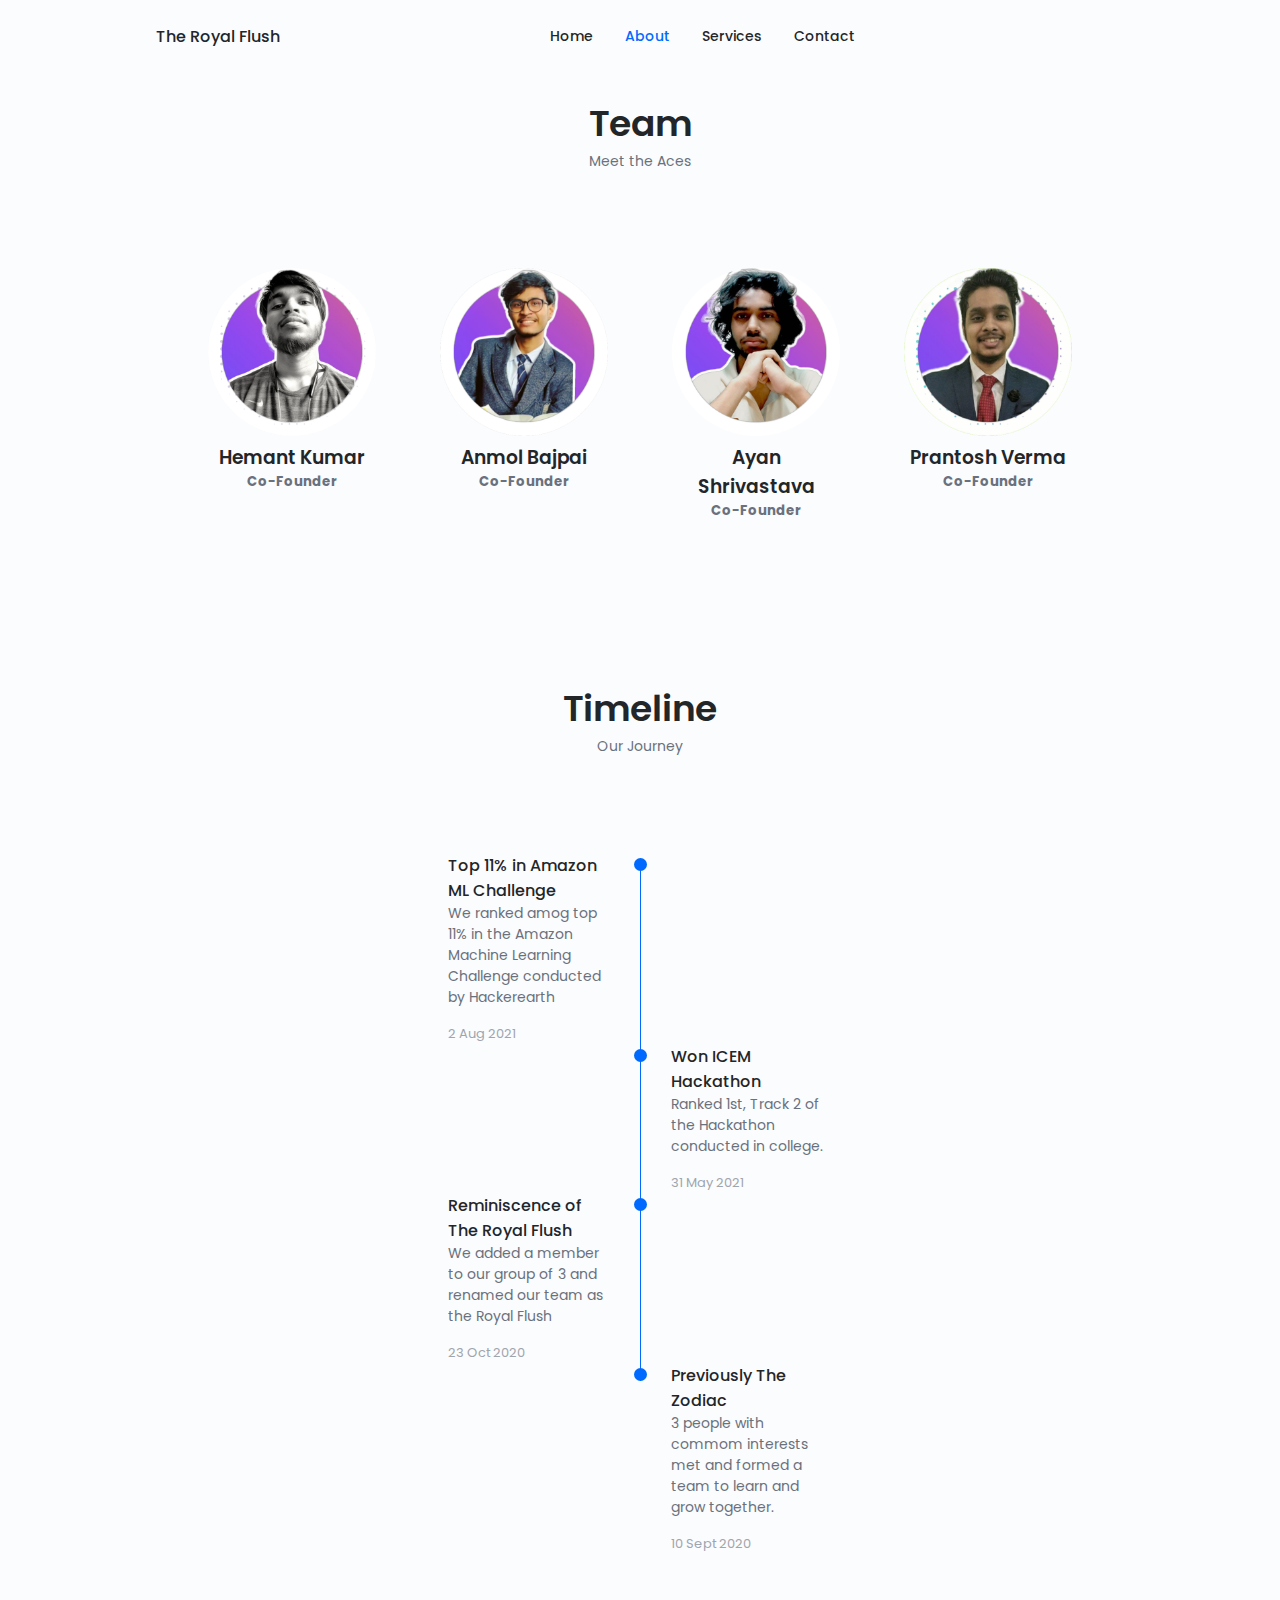
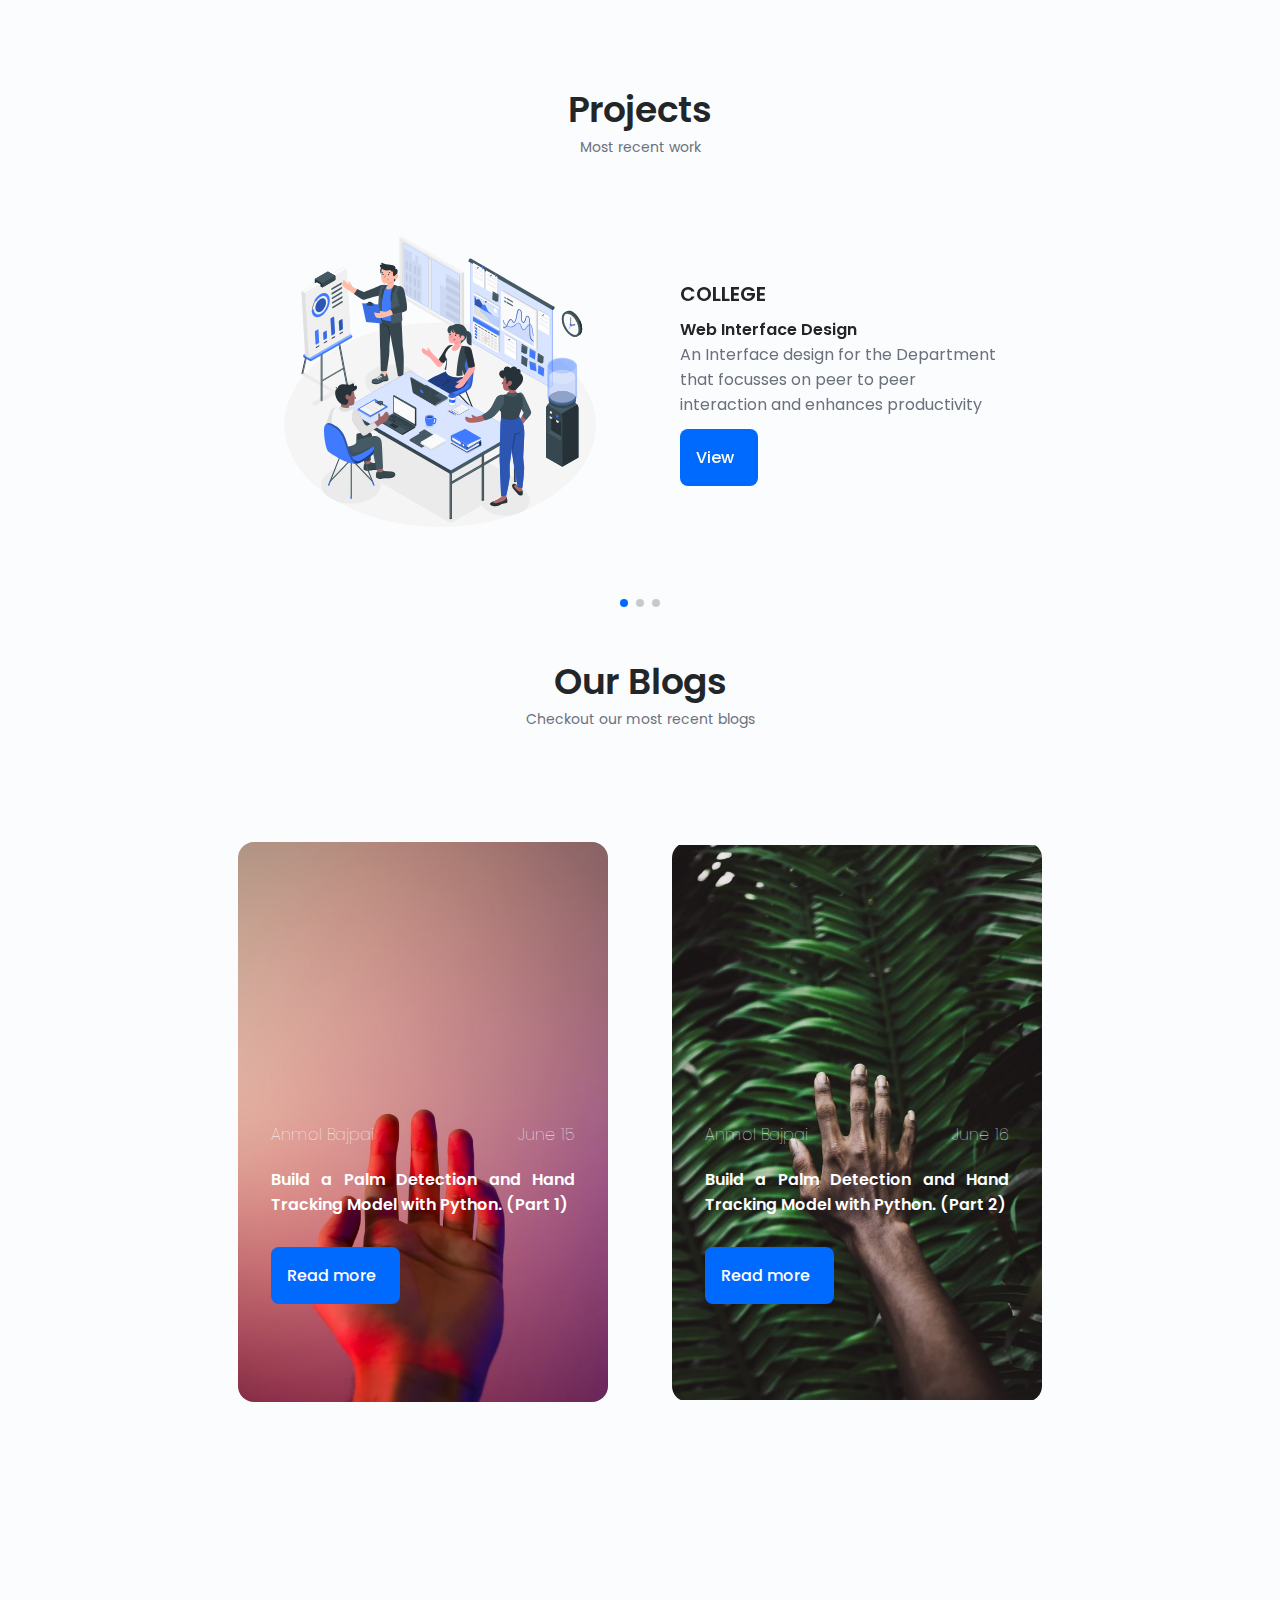
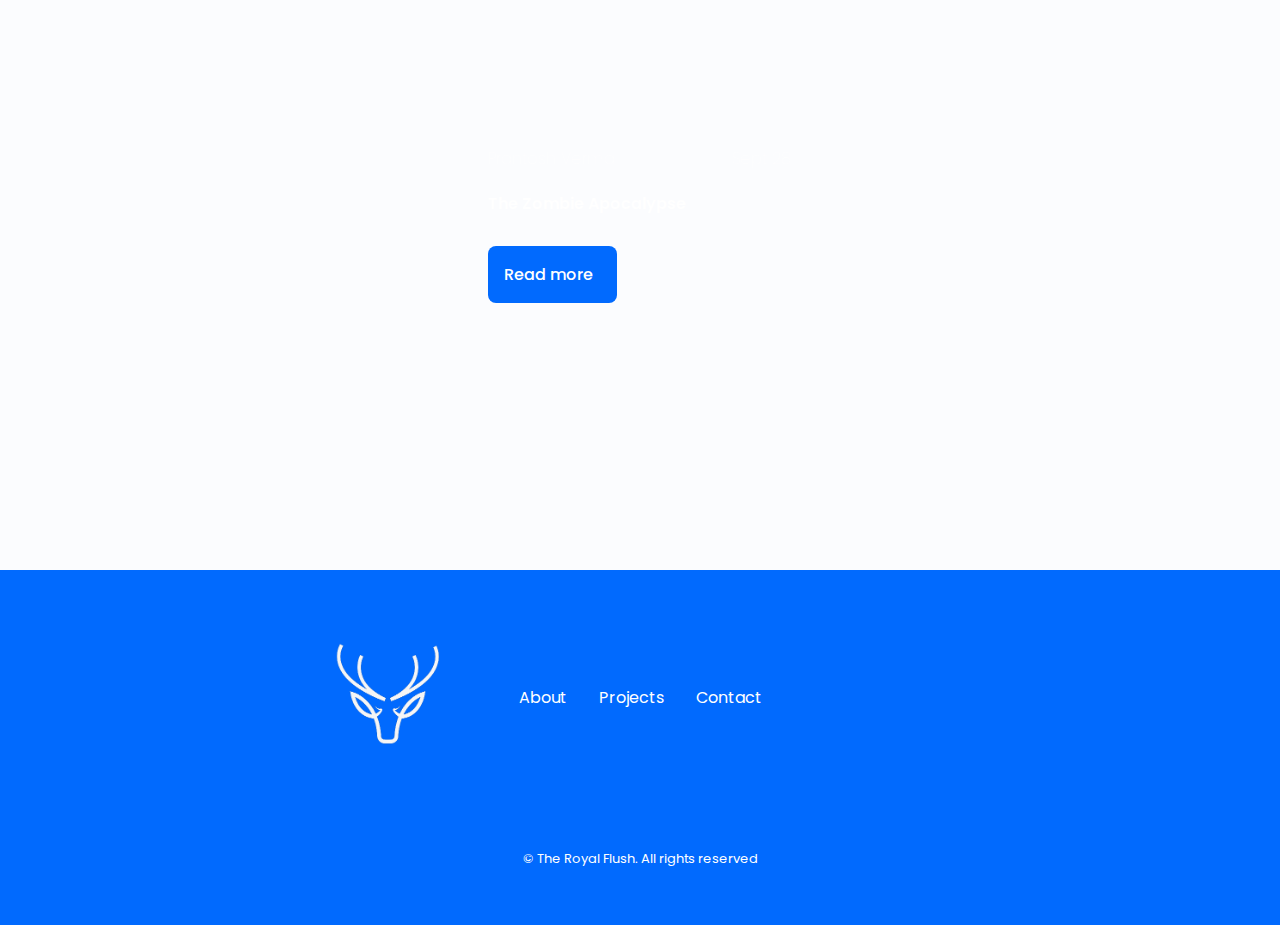
==== commit dda379cb: "show__card" ====
--- a/about.html
+++ b/about.html
@@ -69,7 +69,7 @@
                     <li class="nav__item">
                         <a href="./index.html/#services" class="nav__link active-link">
                             <i class="uil uil-house-user nav__icon"></i>
-                            <span class="menu__item-name"> About us</span>
+                            <span class="menu__item-name"> About</span>
                         </a>
                     </li>
                     <li class="nav__item">
@@ -79,26 +79,8 @@
                         </a>
                     </li>
                     
-                    <!-- <li class="nav__item">
-                        <a href="#qualification" class="nav__link">
-                            <i class="uil uil-scenery nav__icon"></i> Timeline
-                        </a>
-                    </li> -->
-                    <!-- <li class="nav__item">
-                        <a href="#portfolio" class="nav__link">
-                            <i class="uil uil-notebooks nav__icon"></i>Projects
-                        </a>
-                    </li> -->
-                    <!-- <li class="nav__item">
-                        <a href="#blogs" class="nav__link">
-                            <i class="uil uil-file-alt nav__icon"></i>Blogs
-                        </a>
-                    </li> -->
-                    <!-- <li class="nav__item">
-                        <a href="#team" class="nav__link">
-                            <i class="uil uil-users-alt nav__icon"></i>Team
-                        </a>
-                    </li> -->
+
+                   
                     <li class="nav__item">
                         <a href="index.html" class="nav__link">
                             <i class="uil uil-message nav__icon"></i> Contact
@@ -422,13 +404,13 @@
 
                 <ul class="footer__links">
                     <li>
-                        <a href="#about" rel="noreferrer" class="footer__link">About</a>
+                        <a href="index.html" rel="noreferrer" class="footer__link">About</a>
                     </li>
                     <li>
-                        <a href="#portfolio" rel="noreferrer" class="footer__link">Projects</a>
+                        <a href="index.html" rel="noreferrer" class="footer__link">Projects</a>
                     </li>
                     <li>
-                        <a href="#contact" rel="noreferrer" class="footer__link">Contact</a>
+                        <a href="index.html" rel="noreferrer" class="footer__link">Contact</a>
                     </li>
                 </ul>
                 <div class="footer__socials">
--- a/CSS/index.css
+++ b/CSS/index.css
@@ -105,38 +105,45 @@
   bottom: 0;
   background-color: #fff;
   z-index: 999999;
-  }
-  .spinner {
-    width: 40px;
-    height: 40px;
-    background-color: #2d6ae3;
-    position: absolute;
-    top: 48%;
-    left: 48%;
-    /* margin: 100px auto; */
-    -webkit-animation: sk-rotateplane 1.2s infinite ease-in-out;
-    animation: sk-rotateplane 1.2s infinite ease-in-out;
-  }
-  
-  @-webkit-keyframes sk-rotateplane {
-    0% { -webkit-transform: perspective(120px) }
-    50% { -webkit-transform: perspective(120px) rotateY(180deg) }
-    100% { -webkit-transform: perspective(120px) rotateY(180deg)  rotateX(180deg) }
-  }
-  
-  @keyframes sk-rotateplane {
-    0% { 
-      transform: perspective(120px) rotateX(0deg) rotateY(0deg);
-      -webkit-transform: perspective(120px) rotateX(0deg) rotateY(0deg) 
-    } 50% { 
-      transform: perspective(120px) rotateX(-180.1deg) rotateY(0deg);
-      -webkit-transform: perspective(120px) rotateX(-180.1deg) rotateY(0deg) 
-    } 100% { 
-      transform: perspective(120px) rotateX(-180deg) rotateY(-179.9deg);
-      -webkit-transform: perspective(120px) rotateX(-180deg) rotateY(-179.9deg);
-    }
-  }
-
+}
+.spinner {
+  width: 40px;
+  height: 40px;
+  background-color: #2d6ae3;
+  position: absolute;
+  top: 48%;
+  left: 48%;
+  /* margin: 100px auto; */
+  -webkit-animation: sk-rotateplane 1.2s infinite ease-in-out;
+  animation: sk-rotateplane 1.2s infinite ease-in-out;
+}
+
+@-webkit-keyframes sk-rotateplane {
+  0% {
+    -webkit-transform: perspective(120px);
+  }
+  50% {
+    -webkit-transform: perspective(120px) rotateY(180deg);
+  }
+  100% {
+    -webkit-transform: perspective(120px) rotateY(180deg) rotateX(180deg);
+  }
+}
+
+@keyframes sk-rotateplane {
+  0% {
+    transform: perspective(120px) rotateX(0deg) rotateY(0deg);
+    -webkit-transform: perspective(120px) rotateX(0deg) rotateY(0deg);
+  }
+  50% {
+    transform: perspective(120px) rotateX(-180.1deg) rotateY(0deg);
+    -webkit-transform: perspective(120px) rotateX(-180.1deg) rotateY(0deg);
+  }
+  100% {
+    transform: perspective(120px) rotateX(-180deg) rotateY(-179.9deg);
+    -webkit-transform: perspective(120px) rotateX(-180deg) rotateY(-179.9deg);
+  }
+}
 
 /*==================== BASE ====================*/
 * {
@@ -146,6 +153,7 @@
 }
 html {
   scroll-behavior: smooth;
+  
 }
 
 body {
@@ -413,15 +421,15 @@
 .home__scroll-arrow {
   font-size: 1.25rem;
 }
-.services{
+.services {
   padding: 5rem 0;
 }
-.service-cards{
+.service-cards {
   display: flex;
   justify-content: center;
   flex-wrap: wrap;
 }
-.scard{
+.scard {
   display: flex;
   justify-content: space-between;
   flex-direction: column;
@@ -432,25 +440,26 @@
   margin: 2rem;
   background: #016afe2e;
   border-radius: 4px;
-
-}
-.service-button{
+}
+.mirror {
+  transform: scaleX(-1);
+}
+.service-button {
   padding: 1rem;
   background: #2d6ae3;
   color: white;
   border-radius: 10px;
-  border:none;
-}
-.pad{
-  padding:1rem 0;
+  border: none;
+}
+.pad {
+  padding: 1rem 0;
   text-align: center;
 }
-.scard img{
+.scard img {
   width: 50%;
-  
-}
-
-.scard p{
+}
+
+.scard p {
   text-align: center;
 }
 
@@ -811,7 +820,7 @@
   padding: 0.25rem 0.5rem 0.5rem 0;
 }
 .submit__button {
-  width:150px;
+  width: 150px;
   border: none;
 }
 /*==================== FOOTER ====================*/
@@ -1122,14 +1131,14 @@
   }
 }
 /* =====================team=========================== */
-.card__details{
+.card__details {
   text-align: center;
 }
-.cards{
+.cards {
   display: flex;
   margin: 0 11rem;
 }
-.card{
+.card {
   margin: 2rem;
   cursor: pointer;
   position: relative;
@@ -1144,25 +1153,25 @@
   height: 75%;
   width: 100%;
   opacity: 0;
-  transition: .5s ease;
-  background-color: rgba(255,255,255, 0.5);
+  transition: 0.5s ease;
+  background-color: rgba(255, 255, 255, 0.5);
 }
 
 .card:hover .overlay {
   opacity: 1;
 }
 
-.showcase{
+.showcase {
   /* height: 100vh; */
-  margin-top:5rem ;
-}
-.showcase__body{
+  margin-top: 5rem;
+}
+.showcase__body {
   display: flex;
   flex-wrap: wrap;
   flex-direction: column;
   width: 100%;
 }
-.showcase__card{
+.showcase__card {
   width: 80%;
   margin: 5rem auto;
   height: 500px;
@@ -1178,11 +1187,11 @@
   background-repeat: no-repeat;
   background-position: center;
   box-shadow: rgba(149, 157, 165, 0.2) 0px 8px 24px;
-  transition-delay: 5s ;
+  transition-delay: 5s;
   transition: 0s background;
 }
 
-.showcase__card2{
+.showcase__card2 {
   background: url(../img/slance.png);
   width: 80%;
   margin: 5rem auto;
@@ -1199,30 +1208,29 @@
   background-position: center;
   /* background-size: cover; */
   box-shadow: rgba(149, 157, 165, 0.2) 0px 8px 24px;
-  transition-delay: 5s ;
+  transition-delay: 5s;
   transition: 0s background;
 }
-.showcase__content{
+.showcase__content {
   max-width: 55%;
   margin-left: 3rem;
 }
-.showcase__button ul{
+.showcase__button ul {
   display: flex;
   margin-top: 2rem;
 }
-.showcase__button ul li{
-  margin-right:1rem;
+.showcase__button ul li {
+  margin-right: 1rem;
   background: white;
   padding: 0.5rem;
   border-radius: 4px;
-  color:black;
-}
-.showcase__card:hover{
+  color: black;
+}
+.showcase__card:hover {
   background-size: 110%;
   transition: 3s;
 }
-.showcase__card2:hover{
-
+.showcase__card2:hover {
   background-size: 124%;
   transition: 3s;
 }
@@ -1236,34 +1244,69 @@
   -ms-transform: translate(-50%, -50%);
   transform: translate(-50%, -50%);
 }
-@media screen and (max-width:768px) {
-  .cards{
+@media screen and (max-width: 768px) {
+  .cards {
     flex-wrap: wrap;
     margin: 0;
   }
-  .overlay{
+  .overlay {
     height: 85%;
   }
 }
-
+.heros__container {
+  display: flex;
+  justify-content: space-between;
+  align-items: center;
+  /* flex-wrap: wrap; */
+  margin: 16rem 0;
+}
+@media screen and (max-width: 768px) {
+  .heros__container {
+    flex-direction: column;
+    margin: 0;
+  }
+}
+  
+
+.show__card {
+  display: flex;
+  flex-direction: column;
+  align-items: left;
+  justify-content: space-around;
+  padding: 5rem;
+}
+.show__card-img img {
+  width: 52%;
+  height: 100%;
+
+ 
+}
+.show__vid{
+  -moz-user-select: -moz-none;
+  -khtml-user-select: none;
+  -webkit-user-select: none;
+  -o-user-select: none;
+  user-select: none;
+  box-shadow: rgba(50, 50, 93, 0.25) 0px 6px 12px -2px, rgba(0, 0, 0, 0.3) 0px 3px 7px -3px;
+  border-radius: 8px;
+}
+.small__shadow{
+  box-shadow: rgba(50, 50, 93, 0.25) 0px 6px 12px -2px, rgba(0, 0, 0, 0.3) 0px 3px 7px -3px;
+}
 /* ---------------------------Showcase--------------------------------  */
 
-
-@media screen and (max-width:1342px) {
-  .showcase__card{
-    background-size:cover;
-  
-    
-
-  }
-  .showcase__card2{
-    background-size:cover;
-  }
-
-  .showcase__card:hover{
+@media screen and (max-width: 1342px) {
+  .showcase__card {
     background-size: cover;
   }
-  .showcase__card2:hover{
+  .showcase__card2 {
     background-size: cover;
   }
-}
+
+  .showcase__card:hover {
+    background-size: cover;
+  }
+  .showcase__card2:hover {
+    background-size: cover;
+  }
+}
